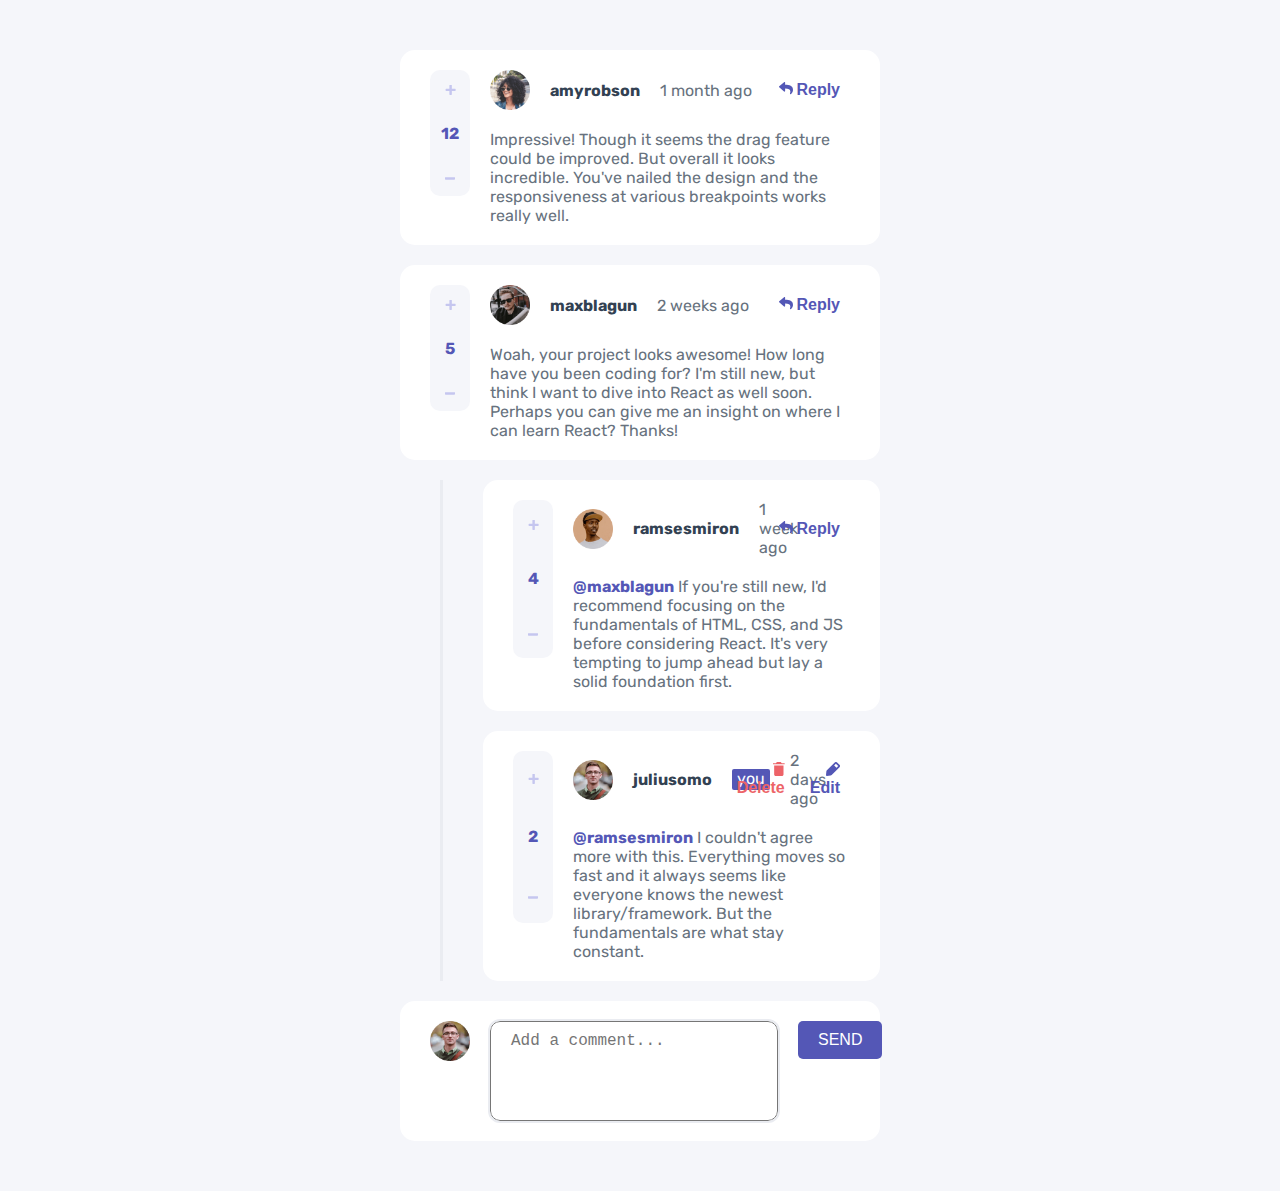
==== interactive-comments-section/index.html @ 4261afe9 "build: interactive comments section using data stored in localstorage and performs crud operations" ====
<!DOCTYPE html>
<html lang="en">

<head>
  <meta charset="UTF-8">
  <meta name="viewport" content="width=device-width, initial-scale=1.0">
  <!-- displays site properly based on user's device -->

  <link rel="icon" type="image/png" sizes="32x32" href="./images/favicon-32x32.png">
  <link rel="stylesheet" href="./css/main.css">
  <title>Interactive comments section</title>
</head>

<body>

  <div class="container">
  </div>
  <div class="modal modal__confirm-delete">
    <h3>Delete comment</h3>
    <p>Are you sure you want to delete this comment? This will remove the comment and can't be undone.</p>
    
    <button class="button button__confirm button__confirm--no">No, Cancel</button>
    <button class="button button__confirm button__confirm--yes">Yes, Delete</button>
  </div>
  <script src="./js/data.js"></script>
  <script src="./js/index.js"></script>
</body>

</html>
---- interactive-comments-section/css/main.css ----
@import url("https://fonts.googleapis.com/css2?family=Rubik:wght@400;500;700&display=swap");
*,
*::before,
*::after {
  box-sizing: border-box;
}

body {
  margin: 0;
  padding: 0;
  font-family: "Rubik", sans-serif;
  font-weight: 400;
  background-color: hsl(228, 33%, 97%);
}

div, p, h1, h2, h3, h4, h5, h6 {
  margin: 0;
  padding: 0;
}

p {
  font-size: 16px;
}

button {
  background-color: inherit;
  border: none;
}

.container {
  display: grid;
  place-content: center;
  gap: 20px;
  height: auto;
  max-width: 100%;
  padding: 50px 400px;
}

.user__container {
  display: grid;
  row-gap: 10px;
}

.user {
  background-color: hsl(0, 0%, 100%);
  padding: 20px 30px;
  border-radius: 15px;
  display: grid;
  grid-template-columns: 40px repeat(4, 1fr);
  gap: 20px;
}

.user__header {
  display: flex;
  align-items: center;
  column-gap: 20px;
  grid-area: 1/2/2/5;
}

.user__image {
  width: 40px;
}

.user__username {
  color: hsl(212, 24%, 26%);
  font-weight: 700;
}

.user__status {
  background-color: hsl(238, 40%, 52%);
  color: hsl(0, 0%, 100%);
  padding: 0 5px 2px;
  border-radius: 2px;
}

.status--not-you {
  display: none;
}

.user__created-at {
  color: hsl(211, 10%, 45%);
}

.user__content {
  color: hsl(211, 10%, 45%);
  grid-area: 2/2/6/6;
  caret-color: hsl(238, 40%, 52%);
}
.user__content:focus {
  outline: 2px solid hsl(238, 40%, 52%);
  border-radius: 10px;
  padding: 10px 20px;
}

.user__replying-to {
  color: hsl(238, 40%, 52%);
  font-weight: 700;
}

.score {
  background-color: hsl(228, 33%, 97%);
  display: inline-flex;
  flex-direction: column;
  align-items: center;
  justify-content: space-around;
  border-radius: 10px;
  grid-area: 1/1/5/2;
}

.score__count {
  color: hsl(238, 40%, 52%);
  font-weight: 700;
}

.container__button {
  grid-area: 1/4/2/6;
  display: grid;
  grid-template-columns: repeat(2, auto);
  justify-content: end;
}

.button {
  padding: 10px;
  text-align: end;
}

.button__value {
  color: hsl(238, 40%, 52%);
  font-weight: 700;
  font-size: 16px;
}
.button__delete .button__value {
  color: hsl(358, 79%, 66%);
}

.form {
  grid-area: 1/2/3/6;
  display: grid;
  grid-template-columns: 80% auto;
  align-items: start;
  column-gap: 20px;
}

.textarea {
  resize: none;
  height: 100px;
  width: 500px;
  max-width: 100%;
  padding: 10px 20px;
  outline: 2px solid hsl(223, 19%, 93%);
  border-radius: 10px;
  font-size: 16px;
  color: hsl(211, 10%, 45%);
  caret-color: hsl(238, 40%, 52%);
}
.textarea:focus {
  outline: 1px solid hsl(238, 40%, 52%);
}

.button__current-user {
  background-color: hsl(238, 40%, 52%);
  color: hsl(0, 0%, 100%);
  text-transform: uppercase;
  text-align: center;
  border-radius: 5px;
  font-weight: 500;
  font-size: 16px;
  padding: 10px 20px;
}

.button__update {
  display: none;
  grid-area: 6/5/7/6;
}

.content--false {
  display: none;
}

.user__current--reply {
  display: none;
}

.replies {
  display: grid;
  align-content: center;
  gap: 20px;
  margin-left: 40px;
  padding-left: 40px;
  border-left: 3px solid hsl(223, 19%, 93%);
}

.modal {
  display: none;
  padding: 20px;
  width: 20%;
  position: absolute;
  top: 50%;
  right: 50%;
  transform: translate(50%, 50%);
  background-color: hsl(0, 0%, 100%);
}
.modal p {
  color: hsl(211, 10%, 45%);
  font-size: 13.6px;
  padding: 15px 0;
}

h3 {
  font-weight: 500;
}

.button__confirm {
  text-transform: uppercase;
  color: hsl(0, 0%, 100%);
  font-weight: 700;
  border-radius: 5px;
  padding: 10px 21px 12px;
}
.button__confirm--no {
  background-color: hsl(211, 10%, 45%);
  margin-right: 5px;
}
.button__confirm--yes {
  background-color: hsl(358, 79%, 66%);
}

/*# sourceMappingURL=main.css.map */
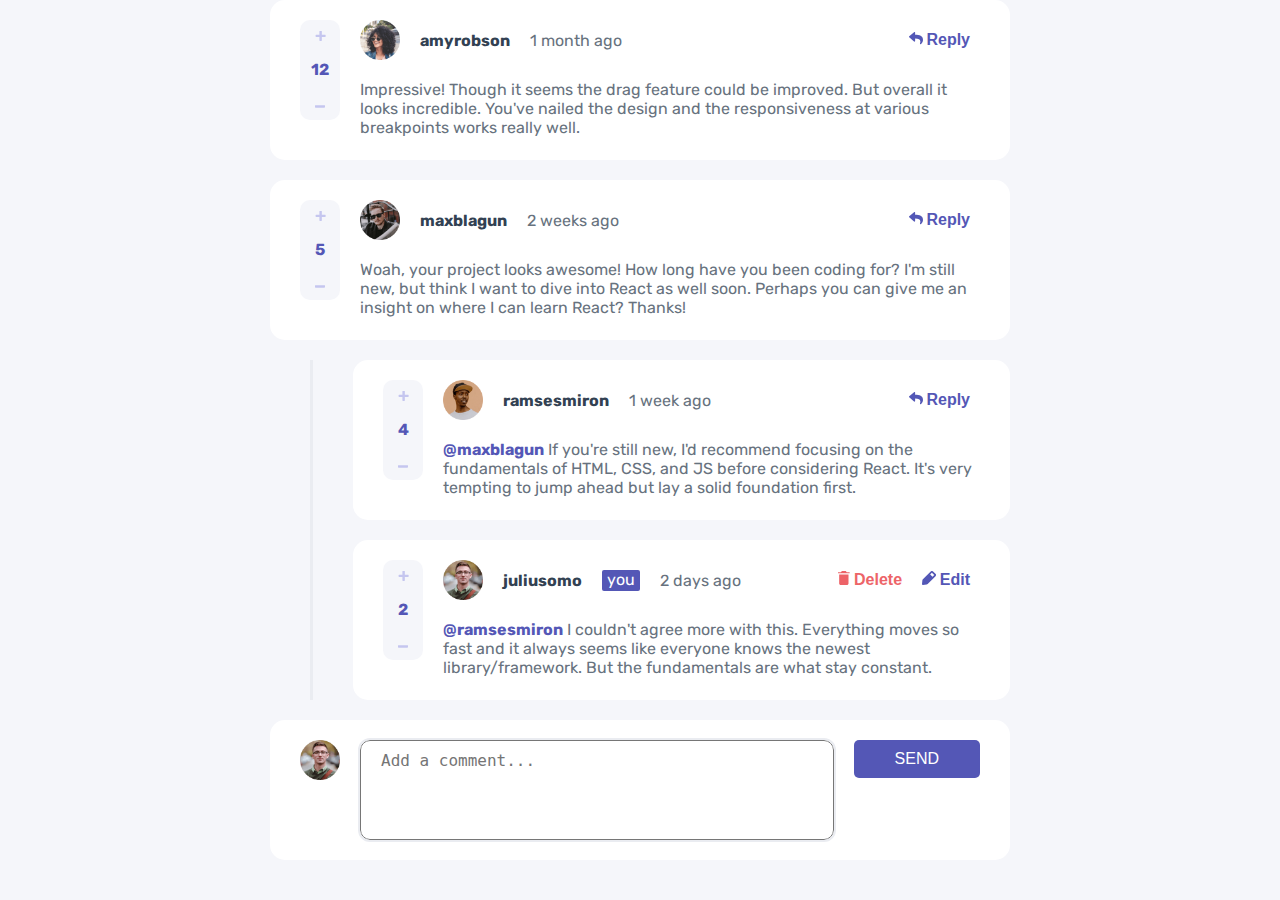
==== commit 7cf6a72e: "sort comments based on score and make section responsive" ====
--- a/interactive-comments-section/index.html
+++ b/interactive-comments-section/index.html
@@ -4,8 +4,6 @@
 <head>
   <meta charset="UTF-8">
   <meta name="viewport" content="width=device-width, initial-scale=1.0">
-  <!-- displays site properly based on user's device -->
-
   <link rel="icon" type="image/png" sizes="32x32" href="./images/favicon-32x32.png">
   <link rel="stylesheet" href="./css/main.css">
   <title>Interactive comments section</title>
@@ -13,15 +11,17 @@
 
 <body>
 
-  <div class="container">
+  <div class="container" id="container">
+    <div class="comments__container" id="comments__container"></div>
+    <div class="modal modal__confirm-delete">
+      <h3>Delete comment</h3>
+      <p>Are you sure you want to delete this comment? This will remove the comment and can't be undone.</p>
+      
+      <button class="button button__confirm button__confirm--no">No, Cancel</button>
+      <button class="button button__confirm button__confirm--yes">Yes, Delete</button>
+    </div>
   </div>
-  <div class="modal modal__confirm-delete">
-    <h3>Delete comment</h3>
-    <p>Are you sure you want to delete this comment? This will remove the comment and can't be undone.</p>
-    
-    <button class="button button__confirm button__confirm--no">No, Cancel</button>
-    <button class="button button__confirm button__confirm--yes">Yes, Delete</button>
-  </div>
+  
   <script src="./js/data.js"></script>
   <script src="./js/index.js"></script>
 </body>
--- a/interactive-comments-section/css/main.css
+++ b/interactive-comments-section/css/main.css
@@ -28,12 +28,42 @@
 }
 
 .container {
+  height: auto;
+  max-width: 100%;
+  padding: 50px 350px;
+}
+@media screen and (max-width: 1440px) {
+  .container {
+    padding: 0px 270px;
+  }
+}
+@media screen and (max-width: 1200px) {
+  .container {
+    padding: 50px 200px;
+  }
+}
+@media screen and (max-width: 992px) {
+  .container {
+    padding: 50px 100px;
+  }
+}
+@media screen and (max-width: 768px) {
+  .container {
+    padding: 50px 30px;
+  }
+}
+@media screen and (max-width: 576px) {
+  .container {
+    padding: 30px 20px;
+  }
+}
+
+.comments__container {
   display: grid;
   place-content: center;
   gap: 20px;
   height: auto;
   max-width: 100%;
-  padding: 50px 400px;
 }
 
 .user__container {
@@ -49,12 +79,30 @@
   grid-template-columns: 40px repeat(4, 1fr);
   gap: 20px;
 }
+@media screen and (max-width: 768px) {
+  .user {
+    padding: 20px 20px;
+  }
+}
 
 .user__header {
   display: flex;
+  flex-wrap: wrap;
+  row-gap: 10px;
   align-items: center;
   column-gap: 20px;
   grid-area: 1/2/2/5;
+}
+@media screen and (max-width: 1200px) {
+  .user__header {
+    column-gap: 5px;
+  }
+}
+@media screen and (max-width: 576px) {
+  .user__header {
+    grid-area: 1/1/2/7;
+    column-gap: 10px;
+  }
 }
 
 .user__image {
@@ -90,6 +138,11 @@
   outline: 2px solid hsl(238, 40%, 52%);
   border-radius: 10px;
   padding: 10px 20px;
+}
+@media screen and (max-width: 576px) {
+  .user__content {
+    grid-area: 2/1/5/6;
+  }
 }
 
 .user__replying-to {
@@ -106,6 +159,13 @@
   border-radius: 10px;
   grid-area: 1/1/5/2;
 }
+@media screen and (max-width: 576px) {
+  .score {
+    grid-area: 6/1/8/3;
+    flex-direction: row;
+    padding: 10px 0;
+  }
+}
 
 .score__count {
   color: hsl(238, 40%, 52%);
@@ -117,12 +177,27 @@
   display: grid;
   grid-template-columns: repeat(2, auto);
   justify-content: end;
+}
+@media screen and (max-width: 576px) {
+  .container__button {
+    grid-area: 6/3/8/7;
+  }
 }
 
 .button {
   padding: 10px;
   text-align: end;
 }
+@media screen and (max-width: 1200px) {
+  .button {
+    padding: 5px;
+  }
+}
+@media screen and (max-width: 576px) {
+  .button {
+    padding: 10px;
+  }
+}
 
 .button__value {
   color: hsl(238, 40%, 52%);
@@ -133,19 +208,33 @@
   color: hsl(358, 79%, 66%);
 }
 
+.user__current {
+  display: block;
+}
+
 .form {
-  grid-area: 1/2/3/6;
-  display: grid;
-  grid-template-columns: 80% auto;
+  display: grid;
+  grid-template-columns: auto 3fr 0.8fr;
   align-items: start;
   column-gap: 20px;
+}
+@media screen and (max-width: 576px) {
+  .form img {
+    grid-area: 2/1/3/2;
+  }
+}
+@media screen and (max-width: 576px) {
+  .form {
+    grid-template-columns: repeat(2, auto);
+    row-gap: 10px;
+  }
 }
 
 .textarea {
   resize: none;
   height: 100px;
-  width: 500px;
-  max-width: 100%;
+  width: 100%;
+  max-width: 590px;
   padding: 10px 20px;
   outline: 2px solid hsl(223, 19%, 93%);
   border-radius: 10px;
@@ -155,6 +244,12 @@
 }
 .textarea:focus {
   outline: 1px solid hsl(238, 40%, 52%);
+}
+@media screen and (max-width: 576px) {
+  .textarea {
+    width: auto;
+    grid-area: 1/1/2/3;
+  }
 }
 
 .button__current-user {
@@ -167,10 +262,20 @@
   font-size: 16px;
   padding: 10px 20px;
 }
+@media screen and (max-width: 576px) {
+  .button__current-user {
+    grid-area: 2/2/3/3;
+  }
+}
 
 .button__update {
   display: none;
   grid-area: 6/5/7/6;
+}
+@media screen and (max-width: 576px) {
+  .button__update {
+    grid-area: 5/5/6/6;
+  }
 }
 
 .content--false {
@@ -189,15 +294,27 @@
   padding-left: 40px;
   border-left: 3px solid hsl(223, 19%, 93%);
 }
+@media screen and (max-width: 1200px) {
+  .replies {
+    margin-left: 30px;
+    padding-left: 30px;
+  }
+}
+@media screen and (max-width: 768px) {
+  .replies {
+    margin-left: 0px;
+    padding-left: 20px;
+  }
+}
 
 .modal {
   display: none;
-  padding: 20px;
-  width: 20%;
-  position: absolute;
-  top: 50%;
-  right: 50%;
-  transform: translate(50%, 50%);
+  padding: 25px;
+  width: auto;
+  max-width: 320px;
+  position: fixed;
+  top: 30%;
+  transform: translateX(50%);
   background-color: hsl(0, 0%, 100%);
 }
 .modal p {
@@ -205,6 +322,13 @@
   font-size: 13.6px;
   padding: 15px 0;
 }
+@media screen and (max-width: 576px) {
+  .modal {
+    transform: translateX(0px);
+    margin-right: 20px;
+    width: auto;
+  }
+}
 
 h3 {
   font-weight: 500;
@@ -215,11 +339,12 @@
   color: hsl(0, 0%, 100%);
   font-weight: 700;
   border-radius: 5px;
-  padding: 10px 21px 12px;
+  padding: 10px 15px 12px;
 }
 .button__confirm--no {
   background-color: hsl(211, 10%, 45%);
   margin-right: 5px;
+  margin-bottom: 5px;
 }
 .button__confirm--yes {
   background-color: hsl(358, 79%, 66%);
